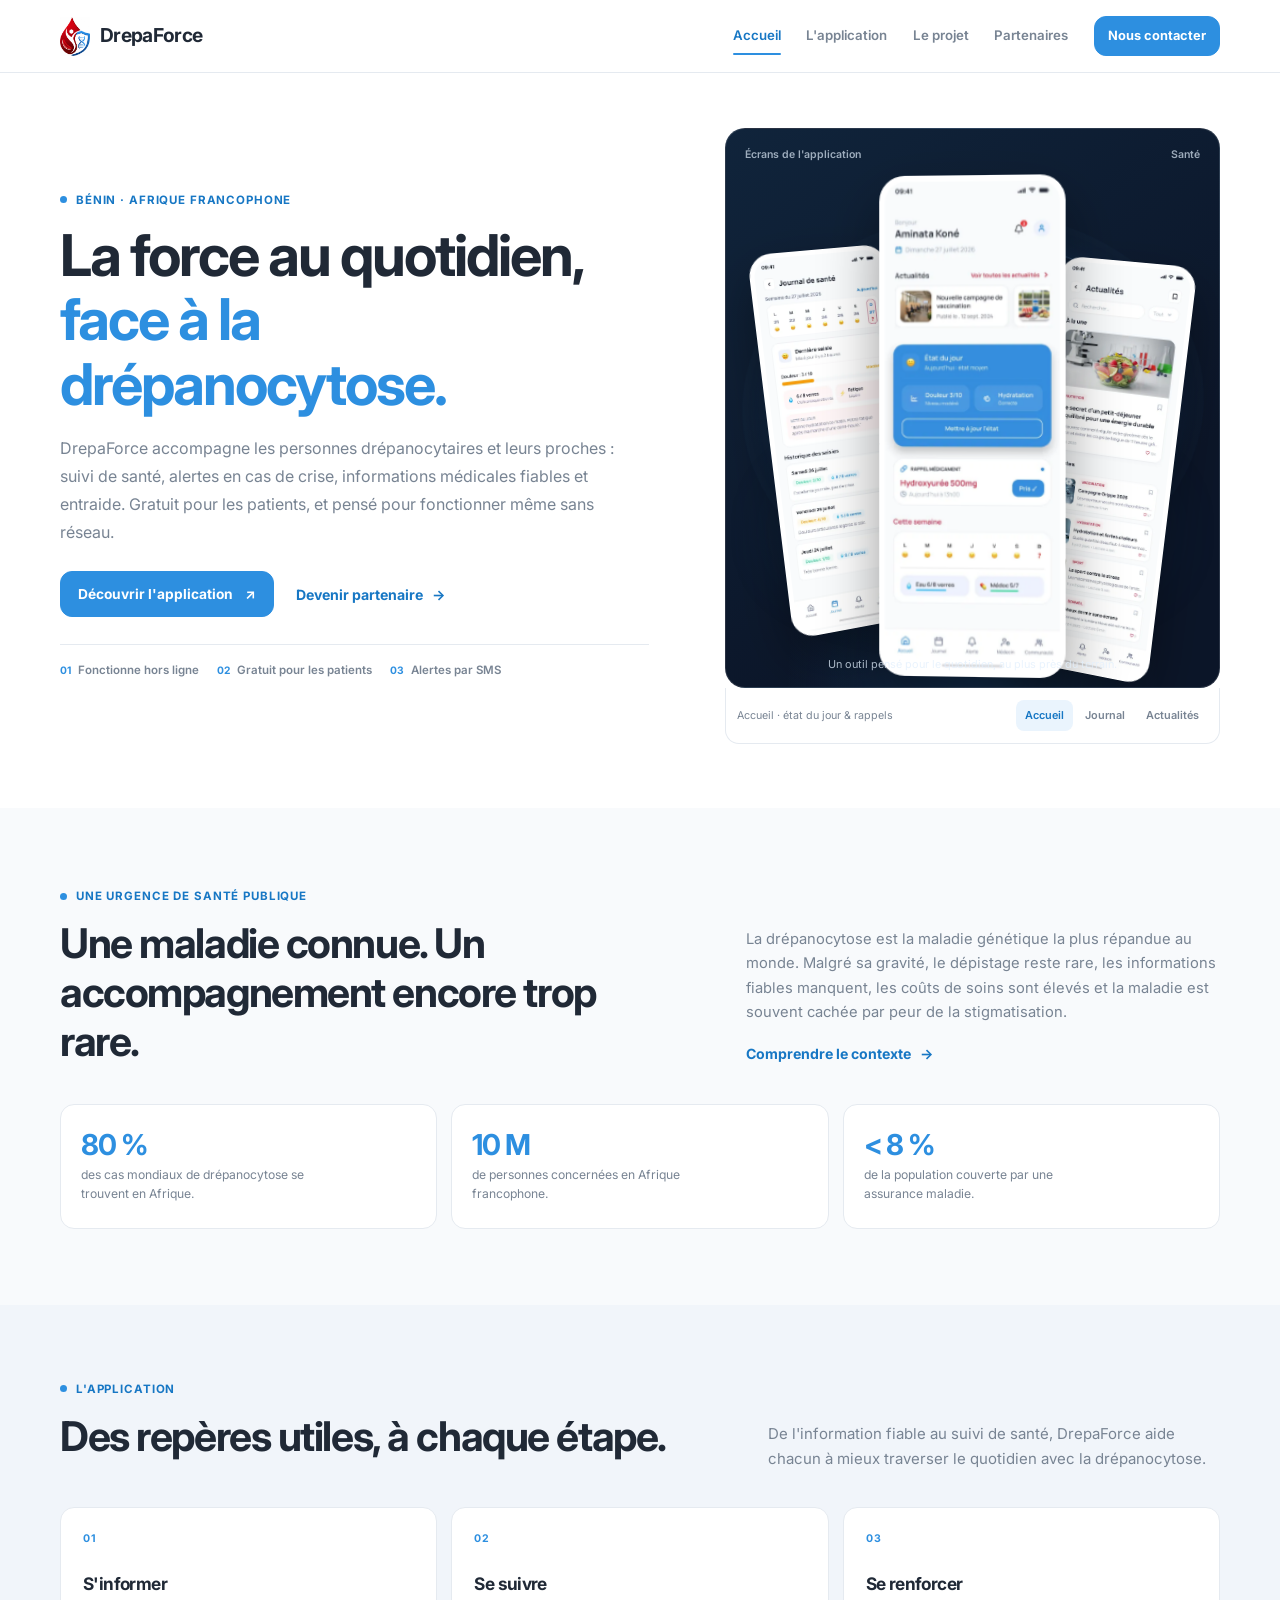
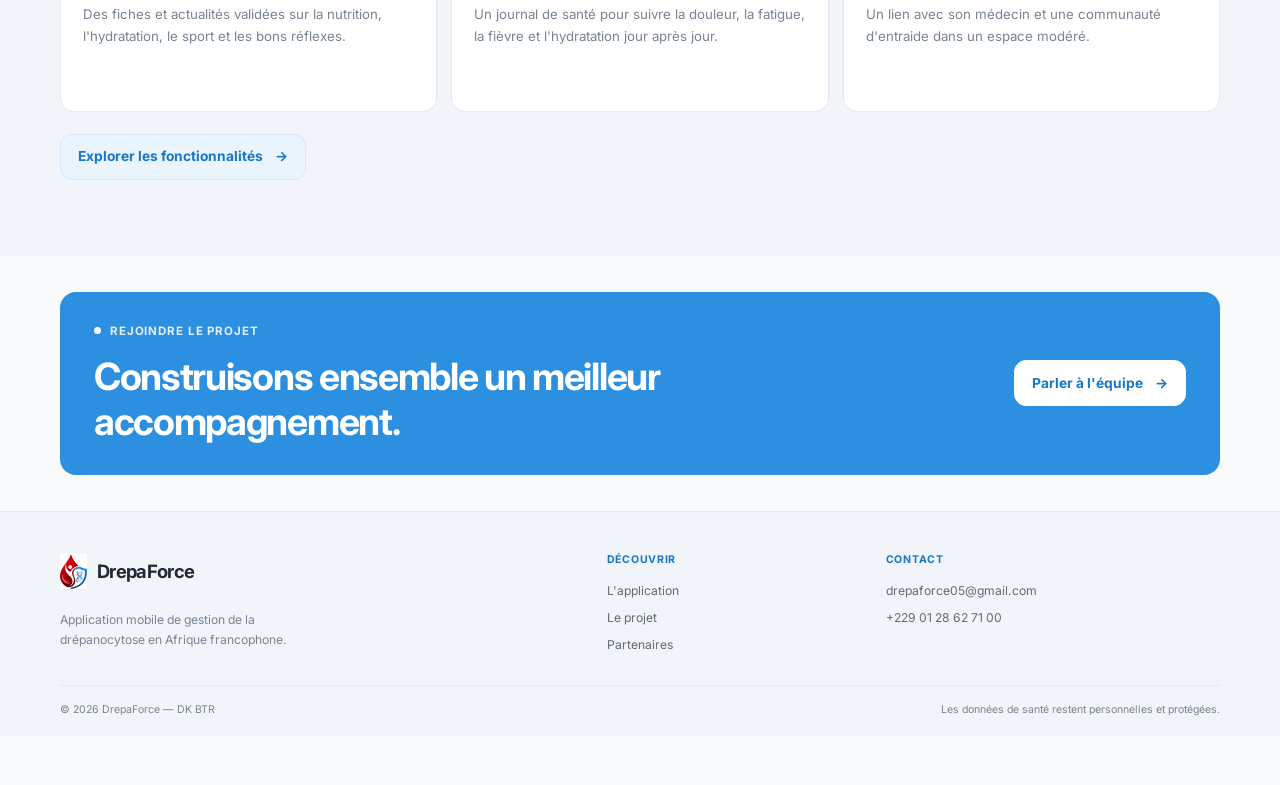
==== index.html @ 8a46d7b5 "first commit" ====
<html xmlns="http://www.w3.org/1999/xhtml" lang="en">

<head>
	<meta http-equiv="Content-Type" content="text/html; charset=utf-8" />
	<meta name="description" content="HTTrack is an easy-to-use website mirror utility. It allows you to download a World Wide website from the Internet to a local directory,building recursively all structures, getting html, images, and other files from the server to your computer. Links are rebuiltrelatively so that you can freely browse to the local site (works with any browser). You can mirror several sites together so that you can jump from one toanother. You can, also, update an existing mirror site, or resume an interrupted download. The robot is fully configurable, with an integrated help" />
	<meta name="keywords" content="httrack, HTTRACK, HTTrack, winhttrack, WINHTTRACK, WinHTTrack, offline browser, web mirror utility, aspirateur web, surf offline, web capture, www mirror utility, browse offline, local  site builder, website mirroring, aspirateur www, internet grabber, capture de site web, internet tool, hors connexion, unix, dos, windows 95, windows 98, solaris, ibm580, AIX 4.0, HTS, HTGet, web aspirator, web aspirateur, libre, GPL, GNU, free software" />
	<title>Local index - HTTrack Website Copier</title>
  <!-- Mirror and index made by HTTrack Website Copier/3.49-2 [XR&CO'2014] -->
	<style type="text/css">
	<!--

body {
	margin: 0;  padding: 0;  margin-bottom: 15px;  margin-top: 8px;
	background: #77b;
}
body, td {
	font: 14px "Trebuchet MS", Verdana, Arial, Helvetica, sans-serif;
	}

#subTitle {
	background: #000;  color: #fff;  padding: 4px;  font-weight: bold; 
	}

#siteNavigation a, #siteNavigation .current {
	font-weight: bold;  color: #448;
	}
#siteNavigation a:link    { text-decoration: none; }
#siteNavigation a:visited { text-decoration: none; }

#siteNavigation .current { background-color: #ccd; }

#siteNavigation a:hover   { text-decoration: none;  background-color: #fff;  color: #000; }
#siteNavigation a:active  { text-decoration: none;  background-color: #ccc; }


a:link    { text-decoration: underline;  color: #00f; }
a:visited { text-decoration: underline;  color: #000; }
a:hover   { text-decoration: underline;  color: #c00; }
a:active  { text-decoration: underline; }

#pageContent {
	clear: both;
	border-bottom: 6px solid #000;
	padding: 10px;  padding-top: 20px;
	line-height: 1.65em;
	background-image: url(backblue.gif);
	background-repeat: no-repeat;
	background-position: top right;
	}

#pageContent, #siteNavigation {
	background-color: #ccd;
	}


.imgLeft  { float: left;   margin-right: 10px;  margin-bottom: 10px; }
.imgRight { float: right;  margin-left: 10px;   margin-bottom: 10px; }

hr { height: 1px;  color: #000;  background-color: #000;  margin-bottom: 15px; }

h1 { margin: 0;  font-weight: bold;  font-size: 2em; }
h2 { margin: 0;  font-weight: bold;  font-size: 1.6em; }
h3 { margin: 0;  font-weight: bold;  font-size: 1.3em; }
h4 { margin: 0;  font-weight: bold;  font-size: 1.18em; }

.blak { background-color: #000; }
.hide { display: none; }
.tableWidth { min-width: 400px; }

.tblRegular       { border-collapse: collapse; }
.tblRegular td    { padding: 6px;  background-image: url(fade.gif);  border: 2px solid #99c; }
.tblHeaderColor, .tblHeaderColor td { background: #99c; }
.tblNoBorder td   { border: 0; }


// -->
</style>

</head>

<table width="76%" border="0" align="center" cellspacing="0" cellpadding="3" class="tableWidth">
	<tr>
	<td id="subTitle">HTTrack Website Copier - Open Source offline browser</td>
	</tr>
</table>
<table width="76%" border="0" align="center" cellspacing="0" cellpadding="0" class="tableWidth">
<tr class="blak">
<td>
	<table width="100%" border="0" align="center" cellspacing="1" cellpadding="0">
	<tr>
	<td colspan="6"> 
		<table width="100%" border="0" align="center" cellspacing="0" cellpadding="10">
		<tr> 
		<td id="pageContent"> 
<!-- ==================== End prologue ==================== -->

	<meta name="generator" content="HTTrack Website Copier/3.x">
	<TITLE>Local index - HTTrack</TITLE>
</HEAD>
<BODY>
<H1 ALIGN=Center>Index of locally available sites:</H1>
	<TABLE BORDER="0" WIDTH="100%" CELLSPACING="1" CELLPADDING="0">
		<TR>
			<TD BACKGROUND="fade.gif">
				&middot;
					<A HREF="drepaforce.netlify.app/index.html">
						DrepaForce — S'informer, se suivre, se renforcer face à la drépanocytose
					</A>		
			</TD>
		</TR>
	</TABLE>
	<BR>
	<BR>
	<BR>
  	<H6 ALIGN="RIGHT">
	<I>Mirror and index made by HTTrack Website Copier [XR&amp;CO'2008]</I>
	</H6>
	<!-- Mirror and index made by HTTrack Website Copier/3.49-2 [XR&CO'2014] -->
	<!-- Thanks for using HTTrack Website Copier! -->
	<meta HTTP-EQUIV="Refresh" CONTENT="0; URL=drepaforce.netlify.app/index.html">


<!-- ==================== Start epilogue ==================== -->
		</td>
		</tr>
		</table>
	</td>
	</tr>
	</table>
</td>
</tr>
</table>

<table width="76%" border="0" align="center" valign="bottom" cellspacing="0" cellpadding="0">
	<tr>
	<td id="footer"><small>&copy; 2008 Xavier Roche & other contributors - Web Design: Leto Kauler.</small></td>
	</tr>
</table>

</body>

</html>
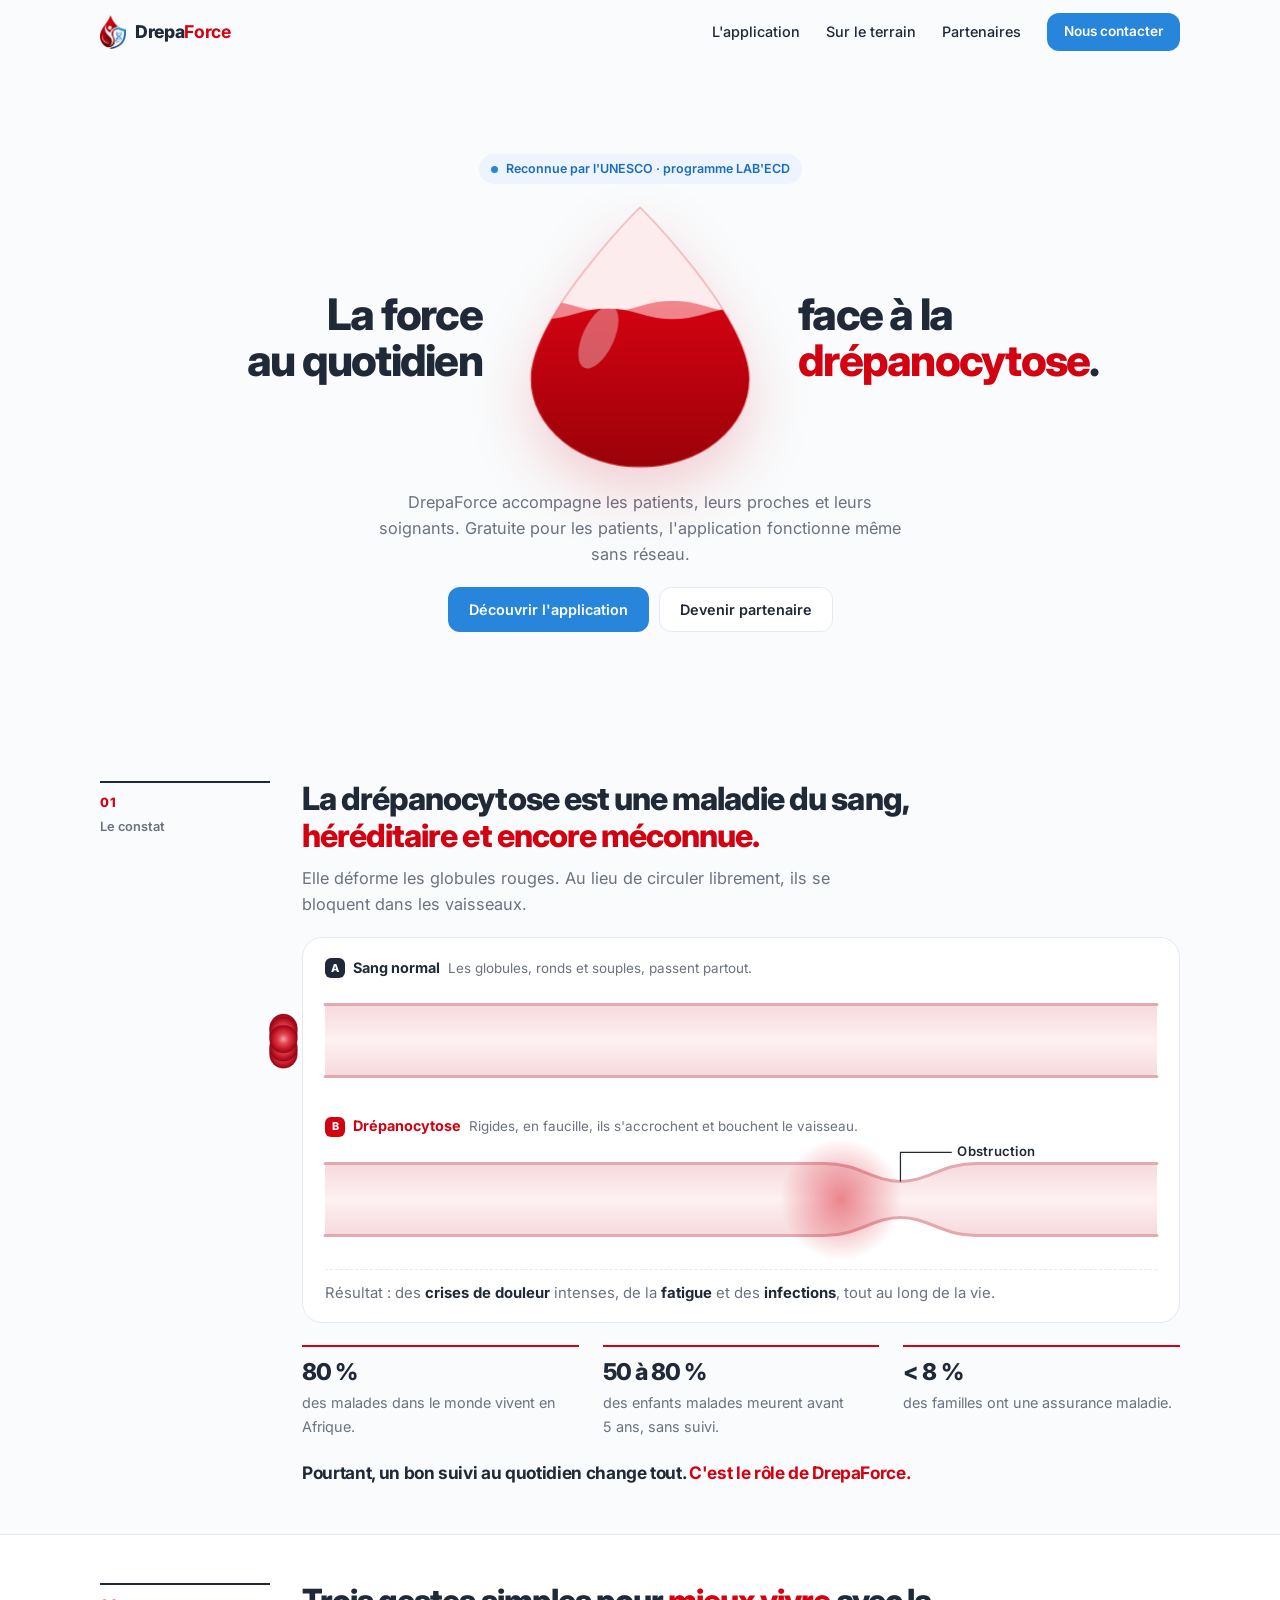
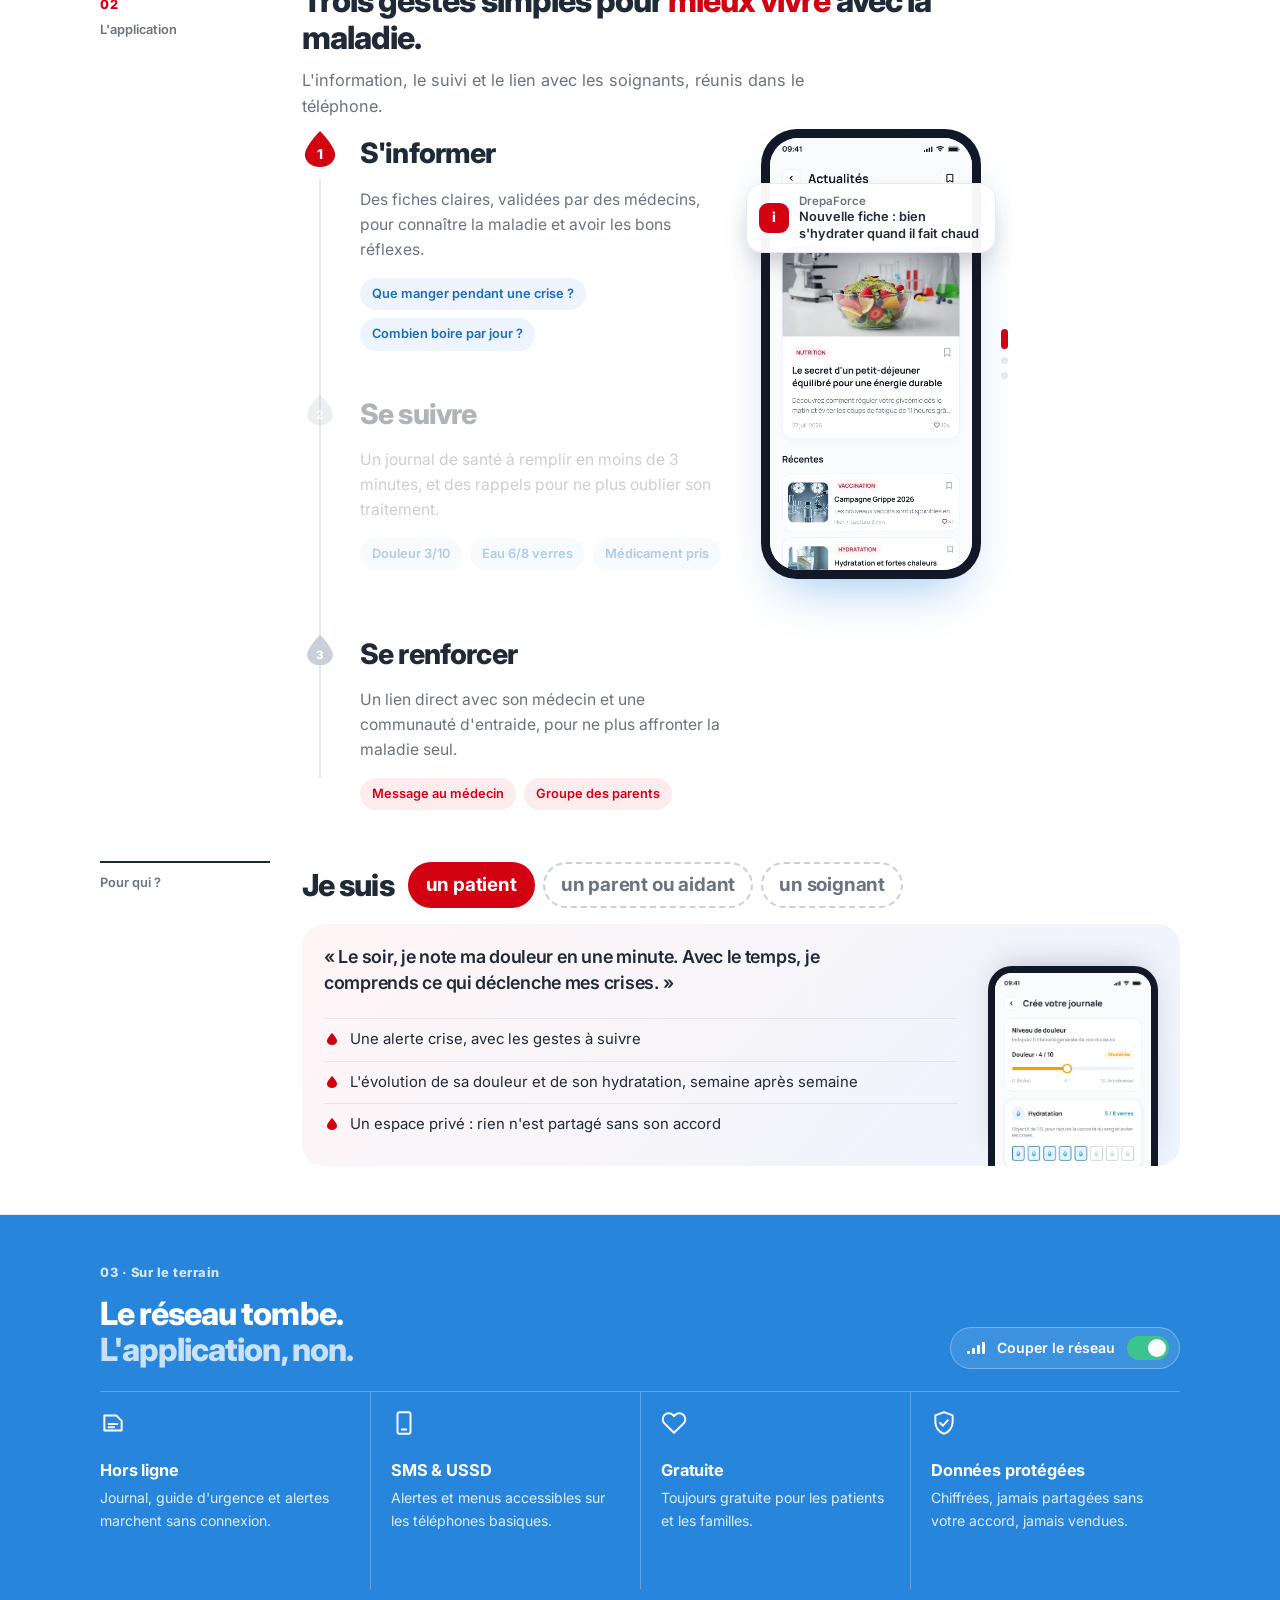
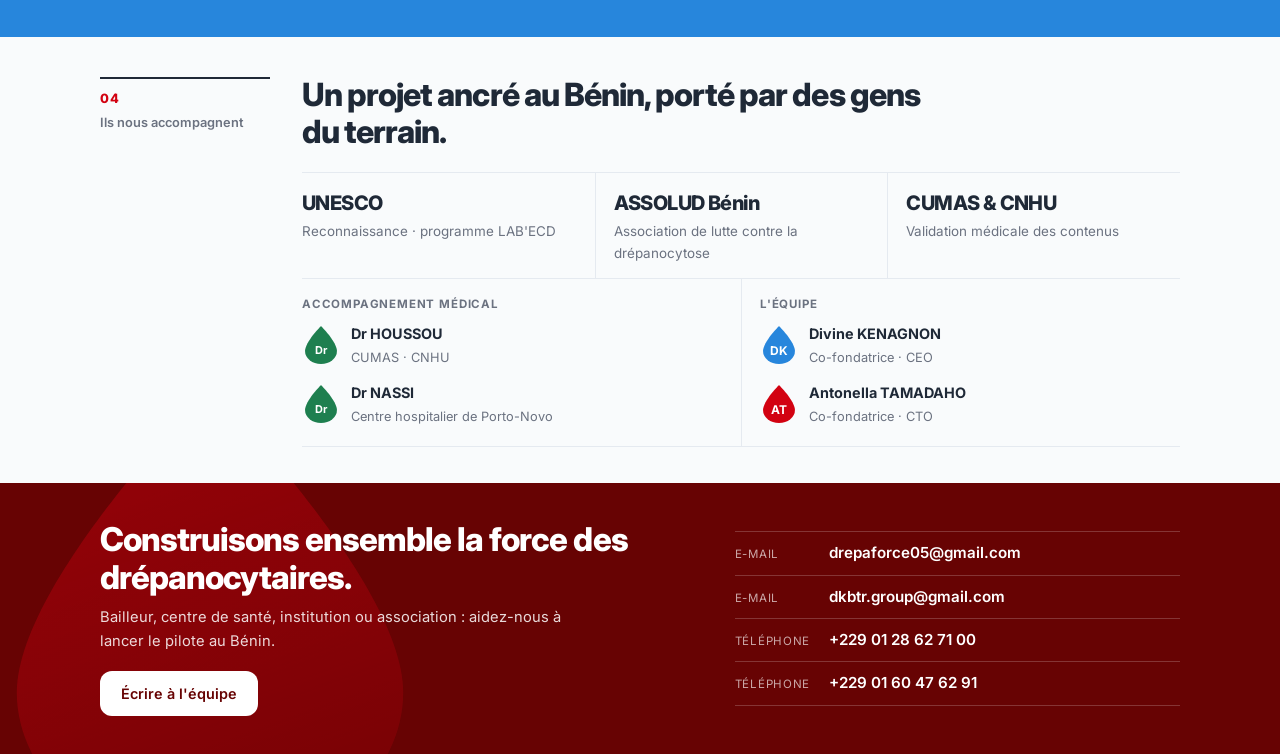
==== commit 2c81e598: "Remplace l'ancien contenu par la nouvelle page vitrine DrepaForce Nouvelle page unique (index.html, " ====
--- a/index.html
+++ b/index.html
@@ -1,144 +1,373 @@
-<html xmlns="http://www.w3.org/1999/xhtml" lang="en">
-
+<!doctype html>
+<html lang="fr">
 <head>
-	<meta http-equiv="Content-Type" content="text/html; charset=utf-8" />
-	<meta name="description" content="HTTrack is an easy-to-use website mirror utility. It allows you to download a World Wide website from the Internet to a local directory,building recursively all structures, getting html, images, and other files from the server to your computer. Links are rebuiltrelatively so that you can freely browse to the local site (works with any browser). You can mirror several sites together so that you can jump from one toanother. You can, also, update an existing mirror site, or resume an interrupted download. The robot is fully configurable, with an integrated help" />
-	<meta name="keywords" content="httrack, HTTRACK, HTTrack, winhttrack, WINHTTRACK, WinHTTrack, offline browser, web mirror utility, aspirateur web, surf offline, web capture, www mirror utility, browse offline, local  site builder, website mirroring, aspirateur www, internet grabber, capture de site web, internet tool, hors connexion, unix, dos, windows 95, windows 98, solaris, ibm580, AIX 4.0, HTS, HTGet, web aspirator, web aspirateur, libre, GPL, GNU, free software" />
-	<title>Local index - HTTrack Website Copier</title>
-  <!-- Mirror and index made by HTTrack Website Copier/3.49-2 [XR&CO'2014] -->
-	<style type="text/css">
-	<!--
-
-body {
-	margin: 0;  padding: 0;  margin-bottom: 15px;  margin-top: 8px;
-	background: #77b;
-}
-body, td {
-	font: 14px "Trebuchet MS", Verdana, Arial, Helvetica, sans-serif;
-	}
-
-#subTitle {
-	background: #000;  color: #fff;  padding: 4px;  font-weight: bold; 
-	}
-
-#siteNavigation a, #siteNavigation .current {
-	font-weight: bold;  color: #448;
-	}
-#siteNavigation a:link    { text-decoration: none; }
-#siteNavigation a:visited { text-decoration: none; }
-
-#siteNavigation .current { background-color: #ccd; }
-
-#siteNavigation a:hover   { text-decoration: none;  background-color: #fff;  color: #000; }
-#siteNavigation a:active  { text-decoration: none;  background-color: #ccc; }
-
-
-a:link    { text-decoration: underline;  color: #00f; }
-a:visited { text-decoration: underline;  color: #000; }
-a:hover   { text-decoration: underline;  color: #c00; }
-a:active  { text-decoration: underline; }
-
-#pageContent {
-	clear: both;
-	border-bottom: 6px solid #000;
-	padding: 10px;  padding-top: 20px;
-	line-height: 1.65em;
-	background-image: url(backblue.gif);
-	background-repeat: no-repeat;
-	background-position: top right;
-	}
-
-#pageContent, #siteNavigation {
-	background-color: #ccd;
-	}
-
-
-.imgLeft  { float: left;   margin-right: 10px;  margin-bottom: 10px; }
-.imgRight { float: right;  margin-left: 10px;   margin-bottom: 10px; }
-
-hr { height: 1px;  color: #000;  background-color: #000;  margin-bottom: 15px; }
-
-h1 { margin: 0;  font-weight: bold;  font-size: 2em; }
-h2 { margin: 0;  font-weight: bold;  font-size: 1.6em; }
-h3 { margin: 0;  font-weight: bold;  font-size: 1.3em; }
-h4 { margin: 0;  font-weight: bold;  font-size: 1.18em; }
-
-.blak { background-color: #000; }
-.hide { display: none; }
-.tableWidth { min-width: 400px; }
-
-.tblRegular       { border-collapse: collapse; }
-.tblRegular td    { padding: 6px;  background-image: url(fade.gif);  border: 2px solid #99c; }
-.tblHeaderColor, .tblHeaderColor td { background: #99c; }
-.tblNoBorder td   { border: 0; }
-
-
-// -->
-</style>
-
+  <meta charset="utf-8">
+  <meta name="viewport" content="width=device-width, initial-scale=1">
+  <title>DrepaForce — La force au quotidien face à la drépanocytose</title>
+  <meta name="description" content="DrepaForce accompagne les personnes vivant avec la drépanocytose, leurs proches et leurs soignants. Gratuit pour les patients et pensé pour fonctionner sans réseau.">
+  <meta property="og:title" content="DrepaForce — La force au quotidien">
+  <meta property="og:description" content="L'application qui accompagne les personnes drépanocytaires, leurs proches et leurs soignants.">
+  <meta property="og:image" content="assets/logo.png">
+  <meta name="theme-color" content="#2786DC">
+  <link rel="icon" href="assets/logo.png">
+  <link rel="preconnect" href="https://fonts.googleapis.com">
+  <link rel="preconnect" href="https://fonts.gstatic.com" crossorigin>
+  <link href="https://fonts.googleapis.com/css2?family=Inter:wght@400;500;600;700;800;900&display=swap" rel="stylesheet">
+  <link rel="stylesheet" href="css/style.css">
+  <script>document.documentElement.classList.add("js")</script>
 </head>
-
-<table width="76%" border="0" align="center" cellspacing="0" cellpadding="3" class="tableWidth">
-	<tr>
-	<td id="subTitle">HTTrack Website Copier - Open Source offline browser</td>
-	</tr>
-</table>
-<table width="76%" border="0" align="center" cellspacing="0" cellpadding="0" class="tableWidth">
-<tr class="blak">
-<td>
-	<table width="100%" border="0" align="center" cellspacing="1" cellpadding="0">
-	<tr>
-	<td colspan="6"> 
-		<table width="100%" border="0" align="center" cellspacing="0" cellpadding="10">
-		<tr> 
-		<td id="pageContent"> 
-<!-- ==================== End prologue ==================== -->
-
-	<meta name="generator" content="HTTrack Website Copier/3.x">
-	<TITLE>Local index - HTTrack</TITLE>
-</HEAD>
-<BODY>
-<H1 ALIGN=Center>Index of locally available sites:</H1>
-	<TABLE BORDER="0" WIDTH="100%" CELLSPACING="1" CELLPADDING="0">
-		<TR>
-			<TD BACKGROUND="fade.gif">
-				&middot;
-					<A HREF="drepaforce.netlify.app/index.html">
-						DrepaForce — S'informer, se suivre, se renforcer face à la drépanocytose
-					</A>		
-			</TD>
-		</TR>
-	</TABLE>
-	<BR>
-	<BR>
-	<BR>
-  	<H6 ALIGN="RIGHT">
-	<I>Mirror and index made by HTTrack Website Copier [XR&amp;CO'2008]</I>
-	</H6>
-	<!-- Mirror and index made by HTTrack Website Copier/3.49-2 [XR&CO'2014] -->
-	<!-- Thanks for using HTTrack Website Copier! -->
-	<meta HTTP-EQUIV="Refresh" CONTENT="0; URL=drepaforce.netlify.app/index.html">
-
-
-<!-- ==================== Start epilogue ==================== -->
-		</td>
-		</tr>
-		</table>
-	</td>
-	</tr>
-	</table>
-</td>
-</tr>
-</table>
-
-<table width="76%" border="0" align="center" valign="bottom" cellspacing="0" cellpadding="0">
-	<tr>
-	<td id="footer"><small>&copy; 2008 Xavier Roche & other contributors - Web Design: Leto Kauler.</small></td>
-	</tr>
-</table>
-
+<body>
+
+<header class="top">
+  <div class="wrap top-in">
+    <a class="brand" href="#" aria-label="DrepaForce, accueil">
+      <img src="assets/logo.png" alt="" width="30" height="39">
+      <span>Drepa<b>Force</b></span>
+    </a>
+    <nav class="nav" id="nav" aria-label="Navigation principale">
+      <a href="#application">L'application</a>
+      <a href="#terrain">Sur le terrain</a>
+      <a href="#partenaires">Partenaires</a>
+      <a class="btn btn-blue btn-sm" href="#contact">Nous contacter</a>
+    </nav>
+    <button class="menu-btn" type="button" aria-expanded="false" aria-controls="nav" aria-label="Ouvrir le menu"><span></span><span></span></button>
+  </div>
+</header>
+<div class="cursor-glow" aria-hidden="true"></div>
+
+<main>
+
+  <!-- 1 · Accueil : la goutte qui se remplit -->
+  <section class="hero">
+    <div class="wrap hero-in">
+      <p class="badge"><span class="badge-dot" aria-hidden="true"></span>Reconnue par l'UNESCO · programme LAB'ECD</p>
+      <div class="stage">
+        <h1><span class="h-left">La force<br>au quotidien</span> <span class="h-right">face à la<br><span class="red">drépanocytose</span>.</span></h1>
+      <div class="hero-visual">
+        <svg class="liquid" viewBox="0 0 100 104" role="button" tabindex="0" aria-label="Ajouter une goutte de force">
+          <defs>
+            <clipPath id="drop-clip"><path d="M50 2C50 2 8 44 8 68a42 34 0 0 0 84 0C92 44 50 2 50 2Z"/></clipPath>
+            <linearGradient id="wave-a" x1="0" y1="0" x2="0" y2="1">
+              <stop offset="0" stop-color="#E8323D"/><stop offset="1" stop-color="#D20211"/>
+            </linearGradient>
+            <linearGradient id="wave-b" x1="0" y1="0" x2="0" y2="1">
+              <stop offset="0" stop-color="#D20211"/><stop offset="1" stop-color="#670303"/>
+            </linearGradient>
+          </defs>
+          <g clip-path="url(#drop-clip)">
+            <rect width="100" height="104" fill="#FDECEE"/>
+            <g class="level">
+              <path class="wave wave-back" fill="url(#wave-a)" d="M0 0Q12.5 -4 25 0T50 0T75 0T100 0T125 0T150 0T175 0T200 0V120H0Z"/>
+              <path class="wave wave-front" fill="url(#wave-b)" d="M0 3Q12.5 7 25 3T50 3T75 3T100 3T125 3T150 3T175 3T200 3V120H0Z"/>
+            </g>
+            <ellipse class="gloss" cx="34" cy="52" rx="6" ry="13" transform="rotate(25 34 52)" fill="#fff"/>
+            <circle class="bubble b1" cx="40" cy="98" r="1.2" fill="#fff"/>
+            <circle class="bubble b2" cx="58" cy="98" r=".9" fill="#fff"/>
+            <circle class="bubble b3" cx="66" cy="98" r="1.5" fill="#fff"/>
+            <g class="ripples"></g>
+          </g>
+          <g class="droplets"></g>
+          <path d="M50 2C50 2 8 44 8 68a42 34 0 0 0 84 0C92 44 50 2 50 2Z" fill="none" stroke="#D20211" stroke-opacity=".25" stroke-width=".6"/>
+        </svg>
+      </div>
+      </div>
+      <p class="lead">DrepaForce accompagne les patients, leurs proches et leurs soignants. Gratuite pour les patients, l'application fonctionne même sans réseau.</p>
+      <div class="actions">
+        <a class="btn btn-blue" href="#application">Découvrir l'application</a>
+        <a class="btn btn-line" href="#contact">Devenir partenaire</a>
+      </div>
+    </div>
+  </section>
+
+  <!-- 2 · Le constat : comprendre la maladie en un coup d'œil -->
+  <section class="section" id="constat">
+    <div class="wrap split">
+      <div class="split-label"><span class="num-label">01</span>Le constat</div>
+      <div>
+        <h2>La drépanocytose est une maladie du sang, <span class="red">héréditaire et encore méconnue.</span></h2>
+        <p class="intro">Elle déforme les globules rouges. Au lieu de circuler librement, ils se bloquent dans les vaisseaux.</p>
+
+        <div class="vessels reveal">
+          <!-- Formes partagées : globule sain (disque biconcave) et globule en faucille -->
+          <svg width="0" height="0" class="vx-defs" aria-hidden="true">
+            <defs>
+              <radialGradient id="rbc-g" cx="50%" cy="50%" r="50%">
+                <stop offset="0" stop-color="#F3A0A6"/>
+                <stop offset=".38" stop-color="#E2414E"/>
+                <stop offset=".78" stop-color="#C11223"/>
+                <stop offset="1" stop-color="#8E0A17"/>
+              </radialGradient>
+              <linearGradient id="sickle-g" x1="0" y1="0" x2="1" y2="1">
+                <stop offset="0" stop-color="#C9182A"/>
+                <stop offset="1" stop-color="#6E0712"/>
+              </linearGradient>
+              <linearGradient id="plasma-g" x1="0" y1="0" x2="0" y2="1">
+                <stop offset="0" stop-color="#F7D9DC"/>
+                <stop offset=".5" stop-color="#FDF1F2"/>
+                <stop offset="1" stop-color="#F7D9DC"/>
+              </linearGradient>
+              <radialGradient id="pain-g" cx="50%" cy="50%" r="50%">
+                <stop offset="0" stop-color="#D20211" stop-opacity=".45"/>
+                <stop offset="1" stop-color="#D20211" stop-opacity="0"/>
+              </radialGradient>
+              <g id="rbc"><circle r="10" fill="url(#rbc-g)"/><circle r="10" fill="none" stroke="#7E0814" stroke-opacity=".25" stroke-width=".8"/></g>
+              <path id="sickle" d="M-15 5C-12-7 2-12 15-6 5-6-5-3-11 8Z" fill="url(#sickle-g)" stroke="#5A0510" stroke-opacity=".3" stroke-width=".7"/>
+            </defs>
+          </svg>
+
+          <figure class="vx">
+            <figcaption><span class="vx-tag">A</span><b>Sang normal</b> Les globules, ronds et souples, passent partout.</figcaption>
+            <svg class="vx-svg" viewBox="0 0 600 80" role="img" aria-label="Des globules rouges ronds circulent librement dans un vaisseau">
+              <path class="vx-plasma" d="M0 14H600V66H0Z" fill="url(#plasma-g)"/>
+              <path class="vx-wall" d="M0 14H600M0 66H600"/>
+              <g class="cells">
+                <g class="c" style="--d:0;--y:31"><g class="tumble"><use href="#rbc"/></g></g>
+                <g class="c" style="--d:1;--y:47"><g class="tumble"><use href="#rbc"/></g></g>
+                <g class="c" style="--d:2;--y:37"><g class="tumble"><use href="#rbc"/></g></g>
+                <g class="c" style="--d:3;--y:50"><g class="tumble"><use href="#rbc"/></g></g>
+                <g class="c" style="--d:4;--y:33"><g class="tumble"><use href="#rbc"/></g></g>
+                <g class="c" style="--d:5;--y:45"><g class="tumble"><use href="#rbc"/></g></g>
+                <g class="c" style="--d:6;--y:39"><g class="tumble"><use href="#rbc"/></g></g>
+              </g>
+            </svg>
+          </figure>
+
+          <figure class="vx vx-sick">
+            <figcaption><span class="vx-tag vx-tag-red">B</span><b class="red">Drépanocytose</b> Rigides, en faucille, ils s'accrochent et bouchent le vaisseau.</figcaption>
+            <svg class="vx-svg" viewBox="0 0 600 80" role="img" aria-label="Des globules en forme de faucille s'accumulent devant un rétrécissement et bloquent le vaisseau">
+              <path class="vx-plasma" d="M0 14H360C385 14 395 27 415 27S445 14 470 14H600V66H470C445 66 435 53 415 53S385 66 360 66H0Z" fill="url(#plasma-g)"/>
+              <path class="vx-wall" d="M0 14H360C385 14 395 27 415 27S445 14 470 14H600M0 66H360C385 66 395 53 415 53S445 66 470 66H600"/>
+              <circle class="pain" cx="372" cy="40" r="44" fill="url(#pain-g)"/>
+              <g class="cells">
+                <g class="s" style="--d:0;--x:362;--y:37;--r:-20"><use href="#sickle"/></g>
+                <g class="s" style="--d:1;--x:340;--y:48;--r:25"><use href="#sickle"/></g>
+                <g class="s" style="--d:2;--x:322;--y:31;--r:-35"><use href="#sickle"/></g>
+                <g class="s" style="--d:3;--x:303;--y:44;--r:10"><use href="#sickle"/></g>
+                <g class="s" style="--d:4;--x:284;--y:34;--r:40"><use href="#sickle"/></g>
+                <g class="s" style="--d:5;--x:266;--y:49;--r:-15"><use href="#sickle"/></g>
+              </g>
+              <g class="vx-note">
+                <path d="M415 27V6H452"/>
+                <text x="456" y="9">Obstruction</text>
+              </g>
+            </svg>
+          </figure>
+
+          <p class="vessel-effect">Résultat&nbsp;: des <b>crises de douleur</b> intenses, de la <b>fatigue</b> et des <b>infections</b>, tout au long de la vie.</p>
+        </div>
+
+        <ul class="facts">
+          <li class="reveal"><b>80&nbsp;%</b><span>des malades dans le monde vivent en Afrique.</span></li>
+          <li class="reveal"><b>50 à 80&nbsp;%</b><span>des enfants malades meurent avant 5&nbsp;ans, sans suivi.</span></li>
+          <li class="reveal"><b>&lt;&nbsp;8&nbsp;%</b><span>des familles ont une assurance maladie.</span></li>
+        </ul>
+
+        <p class="punch reveal">Pourtant, un bon suivi au quotidien change tout. <span class="red">C'est le rôle de DrepaForce.</span></p>
+      </div>
+    </div>
+  </section>
+
+  <!-- 3 · L'application : téléphone collant au défilement -->
+  <section class="section section-white" id="application">
+    <div class="wrap split">
+      <div class="split-label"><span class="num-label">02</span>L'application</div>
+      <div>
+        <h2>Trois gestes simples pour <span class="red">mieux vivre</span> avec la maladie.</h2>
+        <p class="intro">L'information, le suivi et le lien avec les soignants, réunis dans le téléphone.</p>
+      </div>
+    </div>
+    <div class="wrap story">
+      <div class="story-steps">
+        <span class="story-line" aria-hidden="true"><span></span></span>
+        <article class="story-step is-active" tabindex="0" data-screen="assets/phone-news.webp" data-notif="Nouvelle fiche : bien s'hydrater quand il fait chaud" data-icon="i">
+          <span class="step-num">1</span>
+          <h3>S'informer</h3>
+          <p>Des fiches claires, validées par des médecins, pour connaître la maladie et avoir les bons réflexes.</p>
+          <ul class="chips"><li>Que manger pendant une crise&nbsp;?</li><li>Combien boire par jour&nbsp;?</li></ul>
+          <img class="step-shot" src="assets/phone-news.webp" alt="Écran Actualités de l'application" loading="lazy" width="402" height="1276">
+        </article>
+        <article class="story-step" tabindex="0" data-screen="assets/phone-journal.webp" data-notif="Rappel : Hydroxyurée 500 mg à 13h00" data-icon="✓">
+          <span class="step-num">2</span>
+          <h3>Se suivre</h3>
+          <p>Un journal de santé à remplir en moins de 3 minutes, et des rappels pour ne plus oublier son traitement.</p>
+          <ul class="chips"><li>Douleur 3/10</li><li>Eau 6/8 verres</li><li>Médicament pris</li></ul>
+          <img class="step-shot" src="assets/phone-journal.webp" alt="Écran Journal de santé" loading="lazy" width="402" height="1155">
+        </article>
+        <article class="story-step" tabindex="0" data-screen="assets/phone-doctor.webp" data-notif="Votre médecin vous a répondu" data-icon="✉">
+          <span class="step-num">3</span>
+          <h3>Se renforcer</h3>
+          <p>Un lien direct avec son médecin et une communauté d'entraide, pour ne plus affronter la maladie seul.</p>
+          <ul class="chips"><li>Message au médecin</li><li>Groupe des parents</li></ul>
+          <img class="step-shot" src="assets/phone-doctor.webp" alt="Écran de messagerie avec le médecin" loading="lazy" width="402" height="883">
+        </article>
+      </div>
+      <div class="story-phone" aria-hidden="true">
+        <div class="phone-wrap">
+          <div class="notif"><span class="notif-icon">i</span><span class="notif-body"><b>DrepaForce</b><span class="notif-text">Nouvelle fiche : bien s'hydrater quand il fait chaud</span></span></div>
+          <div class="phone">
+            <div class="screen"><img class="story-img" src="assets/phone-news.webp" alt="" width="402" height="1276"></div>
+          </div>
+        </div>
+        <ol class="story-dots"><li class="on"></li><li></li><li></li></ol>
+      </div>
+    </div>
+
+    <div class="wrap profiles">
+      <p class="profiles-title">Pour qui&nbsp;?</p>
+      <div class="who">
+        <p class="who-q">Je suis
+          <span class="who-tabs" role="tablist" aria-label="Choisir un profil">
+            <button role="tab" id="who-t1" aria-controls="who-p1" aria-selected="true">un patient</button>
+            <button role="tab" id="who-t2" aria-controls="who-p2" aria-selected="false" tabindex="-1">un parent ou aidant</button>
+            <button role="tab" id="who-t3" aria-controls="who-p3" aria-selected="false" tabindex="-1">un soignant</button>
+          </span>
+        </p>
+
+        <div class="who-panel" role="tabpanel" id="who-p1" aria-labelledby="who-t1">
+          <div class="who-text">
+            <blockquote>« Le soir, je note ma douleur en une minute. Avec le temps, je comprends ce qui déclenche mes crises. »</blockquote>
+            <ul class="who-list">
+              <li>Une alerte crise, avec les gestes à suivre</li>
+              <li>L'évolution de sa douleur et de son hydratation, semaine après semaine</li>
+              <li>Un espace privé&nbsp;: rien n'est partagé sans son accord</li>
+            </ul>
+          </div>
+          <img class="who-shot" src="assets/phone-entry.webp" alt="Écran de saisie du journal de santé" loading="lazy" width="402" height="1707">
+        </div>
+
+        <div class="who-panel" role="tabpanel" id="who-p2" aria-labelledby="who-t2" hidden>
+          <div class="who-text">
+            <blockquote>« Quand l'état de mon enfant se dégrade, je suis prévenu tout de suite et je sais quoi faire. »</blockquote>
+            <ul class="who-list">
+              <li>Un guide d'urgence illustré, disponible hors ligne</li>
+              <li>Des repères sur le dépistage et le conseil génétique avant mariage ou grossesse</li>
+              <li>Des fiches pour démêler le vrai du faux sur la maladie</li>
+            </ul>
+          </div>
+          <img class="who-shot" src="assets/phone-home.webp" alt="Écran d'accueil avec l'état du jour" loading="lazy" width="402" height="1120">
+        </div>
+
+        <div class="who-panel" role="tabpanel" id="who-p3" aria-labelledby="who-t3" hidden>
+          <div class="who-text">
+            <blockquote>« Entre deux consultations, je vois comment vont mes patients et je repère les alertes à temps. »</blockquote>
+            <ul class="who-list">
+              <li>Les protocoles nationaux de prise en charge, à portée de main</li>
+              <li>Des échanges avec ses patients, par messages et commentaires</li>
+              <li>Un outil qui allège le travail au lieu de l'alourdir</li>
+            </ul>
+          </div>
+          <img class="who-shot" src="assets/phone-trends.webp" alt="Écran des tendances de santé" loading="lazy" width="402" height="1493">
+        </div>
+      </div>
+    </div>
+  </section>
+
+  <!-- 4 · Sur le terrain : interrupteur réseau -->
+  <section class="band" id="terrain" data-online="true">
+    <div class="wrap">
+      <div class="band-head">
+        <div>
+          <p class="num-label num-light">03 · Sur le terrain</p>
+          <h2>Le réseau tombe.<br><span class="band-swap">L'application, non.</span></h2>
+        </div>
+        <button class="net" type="button" role="switch" aria-checked="true">
+          <span class="net-bars" aria-hidden="true"><i></i><i></i><i></i><i></i></span>
+          <span class="net-text">Couper le réseau</span>
+          <span class="net-switch" aria-hidden="true"><span></span></span>
+        </button>
+      </div>
+      <div class="assets">
+        <div class="asset">
+          <svg viewBox="0 0 24 24" aria-hidden="true"><path d="M4 19V5h11l5 5v9z"/><path d="M8 13h8M8 16h5"/></svg>
+          <h3>Hors ligne</h3>
+          <p>Journal, guide d'urgence et alertes marchent sans connexion.</p>
+          <span class="ok">✓ Toujours disponible</span>
+        </div>
+        <div class="asset">
+          <svg viewBox="0 0 24 24" aria-hidden="true"><rect x="6" y="2" width="12" height="20" rx="2"/><path d="M10 18h4"/></svg>
+          <h3>SMS &amp; USSD</h3>
+          <p>Alertes et menus accessibles sur les téléphones basiques.</p>
+          <span class="ok">✓ Passe par le réseau GSM</span>
+        </div>
+        <div class="asset">
+          <svg viewBox="0 0 24 24" aria-hidden="true"><path d="M20.8 4.6a5.5 5.5 0 0 0-7.8 0L12 5.7l-1-1.1a5.5 5.5 0 0 0-7.8 7.8L12 21l8.8-8.6a5.5 5.5 0 0 0 0-7.8z"/></svg>
+          <h3>Gratuite</h3>
+          <p>Toujours gratuite pour les patients et les familles.</p>
+          <span class="ok">✓ Sans forfait internet</span>
+        </div>
+        <div class="asset">
+          <svg viewBox="0 0 24 24" aria-hidden="true"><path d="M12 2l8 3v6c0 5-3.5 9.5-8 11-4.5-1.5-8-6-8-11V5z"/><path d="M8.5 12l2.5 2.5 4.5-5"/></svg>
+          <h3>Données protégées</h3>
+          <p>Chiffrées, jamais partagées sans votre accord, jamais vendues.</p>
+          <span class="ok">✓ Synchro au retour du réseau</span>
+        </div>
+      </div>
+    </div>
+  </section>
+
+  <!-- 5 · Partenaires & équipe -->
+  <section class="section" id="partenaires">
+    <div class="wrap split">
+      <div class="split-label"><span class="num-label">04</span>Ils nous accompagnent</div>
+      <div>
+        <h2>Un projet ancré au Bénin, porté par des gens du terrain.</h2>
+        <!-- Logos : déposer les fichiers dans assets/logos/ (unesco.png, assolud.png, cnhu.png).
+             Tant qu'un fichier manque, l'emplacement est masqué. -->
+        <ul class="partners">
+          <li class="reveal">
+            <span class="logo logo-blue"><span class="logo-txt">UNESCO</span><img src="assets/logos/unesco.png" alt="Logo UNESCO" onerror="this.parentNode.remove()"></span>
+            <b>UNESCO</b><span>Reconnaissance · programme LAB'ECD</span>
+          </li>
+          <li class="reveal">
+            <span class="logo logo-red"><span class="logo-txt">ASSOLUD</span><img src="assets/logos/assolud.png" alt="Logo ASSOLUD Bénin" onerror="this.parentNode.remove()"></span>
+            <b>ASSOLUD Bénin</b><span>Association de lutte contre la drépanocytose</span>
+          </li>
+          <li class="reveal">
+            <span class="logo logo-green"><span class="logo-txt">CNHU</span><img src="assets/logos/cnhu.png" alt="Logo CNHU-HKM" onerror="this.parentNode.remove()"></span>
+            <b>CUMAS &amp; CNHU</b><span>Validation médicale des contenus</span>
+          </li>
+        </ul>
+        <div class="crew">
+          <div class="crew-group">
+            <p class="crew-label">Accompagnement médical</p>
+            <div class="people">
+              <div class="person"><span class="avatar avatar-green">Dr</span><div><b>Dr HOUSSOU</b><span>CUMAS · CNHU</span></div></div>
+              <div class="person"><span class="avatar avatar-green">Dr</span><div><b>Dr NASSI</b><span>Centre hospitalier de Porto-Novo</span></div></div>
+            </div>
+          </div>
+          <div class="crew-group">
+            <p class="crew-label">L'équipe</p>
+            <div class="people">
+              <div class="person"><span class="avatar">DK</span><div><b>Divine KENAGNON</b><span>Co-fondatrice · CEO</span></div></div>
+              <div class="person"><span class="avatar avatar-red">AT</span><div><b>Antonella TAMADAHO</b><span>Co-fondatrice · CTO</span></div></div>
+            </div>
+          </div>
+        </div>
+      </div>
+    </div>
+  </section>
+
+  <!-- 6 · Contact -->
+  <section class="cta" id="contact">
+    <div class="wrap cta-in">
+      <div class="cta-drop" aria-hidden="true"></div>
+      <div class="cta-text">
+        <h2>Construisons ensemble la force des drépanocytaires.</h2>
+        <p>Bailleur, centre de santé, institution ou association : aidez-nous à lancer le pilote au Bénin.</p>
+        <a class="btn btn-white" href="mailto:drepaforce05@gmail.com?subject=DrepaForce%20%E2%80%94%20prise%20de%20contact">Écrire à l'équipe</a>
+      </div>
+      <ul class="contacts">
+        <li><span>E-mail</span><a href="mailto:drepaforce05@gmail.com">drepaforce05@gmail.com</a></li>
+        <li><span>E-mail</span><a href="mailto:dkbtr.group@gmail.com">dkbtr.group@gmail.com</a></li>
+        <li><span>Téléphone</span><a href="tel:+2290128627100">+229 01 28 62 71 00</a></li>
+        <li><span>Téléphone</span><a href="tel:+2290160476291">+229 01 60 47 62 91</a></li>
+      </ul>
+    </div>
+  </section>
+
+</main>
+
+
+<script src="js/main.js" defer></script>
 </body>
-
 </html>
-
-
--- a/css/style.css
+++ b/css/style.css
@@ -0,0 +1,349 @@
+/* DrepaForce — charte : rouge du logo, bleu de l'application, fond clair, Inter */
+:root {
+  --red: #D20211;
+  --red-dark: #670303;
+  --blue: #2786DC;
+  --blue-dark: #1A6DBB;
+  --blue-pale: #EDF4FE;
+  --navy: #0E2A47;
+  --bg: #F9FBFC;
+  --white: #FFFFFF;
+  --ink: #1F2937;
+  --muted: #6B7280;
+  --line: #E5EAF0;
+  --wrap: 1080px;
+  --drop: url("data:image/svg+xml,%3Csvg xmlns='http://www.w3.org/2000/svg' viewBox='0 0 100 100'%3E%3Cpath d='M50 0C50 0 8 42 8 66a42 34 0 0 0 84 0C92 42 50 0 50 0Z'/%3E%3C/svg%3E");
+}
+
+*, *::before, *::after { box-sizing: border-box; }
+html { scroll-behavior: smooth; scroll-padding-top: 72px; }
+body { margin: 0; background: var(--bg); color: var(--ink); font-family: "Inter", "Segoe UI", system-ui, sans-serif; font-size: 15px; line-height: 1.6; -webkit-font-smoothing: antialiased; overflow-x: hidden; }
+img { display: block; max-width: 100%; height: auto; }
+a { color: inherit; text-decoration: none; }
+h1, h2, h3, p, ul, ol { margin: 0; }
+ul, ol { padding: 0; list-style: none; }
+button { font: inherit; color: inherit; }
+:focus-visible { outline: 3px solid var(--blue); outline-offset: 3px; border-radius: 6px; }
+
+.wrap { width: min(var(--wrap), 100% - 40px); margin-inline: auto; }
+.red { color: var(--red); }
+
+/* Boutons */
+.btn { display: inline-flex; align-items: center; justify-content: center; min-height: 44px; padding: 10px 20px; border-radius: 12px; font-weight: 600; font-size: .9rem; border: 1.5px solid transparent; transition: background .2s, color .2s, transform .2s, border-color .2s; }
+.btn:hover { transform: translateY(-2px); }
+.btn-blue { background: var(--blue); color: #fff; }
+.btn-blue:hover { background: var(--blue-dark); }
+.btn-line { border-color: var(--line); background: var(--white); color: var(--ink); }
+.btn-line:hover { border-color: var(--blue); color: var(--blue); }
+.btn-white { background: #fff; color: var(--red-dark); }
+.btn-sm { min-height: 38px; padding: 7px 16px; font-size: .85rem; }
+
+/* En-tête */
+.top { position: sticky; top: 0; z-index: 30; background: rgba(249, 251, 252, .88); backdrop-filter: blur(10px); -webkit-backdrop-filter: blur(10px); border-bottom: 1px solid transparent; transition: border-color .2s; }
+.top.scrolled { border-color: var(--line); }
+.top-in { display: flex; align-items: center; justify-content: space-between; height: 64px; }
+.brand { display: inline-flex; align-items: center; gap: 9px; font-size: 1.1rem; font-weight: 800; letter-spacing: -.02em; }
+.brand img { mix-blend-mode: multiply; width: 26px; height: auto; }
+.brand b { color: var(--red); }
+.nav { display: flex; align-items: center; gap: 26px; font-weight: 500; font-size: .9rem; }
+.nav a:not(.btn):hover { color: var(--blue); }
+.menu-btn { display: none; }
+
+/* ---------- Accueil : goutte qui se remplit ---------- */
+.hero { position: relative; isolation: isolate; padding: 28px 0 40px; overflow: hidden; --mx: 50%; --my: 48%; }
+/* Effet curseur sur tout le site (souris uniquement) */
+.cursor-glow { position: fixed; inset: 0; z-index: 25; pointer-events: none; opacity: 0; transition: opacity .4s; --mx: -999px; --my: -999px; --dot: rgba(210, 2, 17, .32); --halo: rgba(39, 134, 220, .08); }
+.cursor-glow.on { opacity: 1; }
+.cursor-glow::before { content: ""; position: absolute; inset: 0; background-image: radial-gradient(circle, var(--dot) 1.1px, transparent 1.6px); background-size: 24px 24px; -webkit-mask-image: radial-gradient(260px circle at var(--mx) var(--my), #000 0%, rgba(0,0,0,.25) 45%, transparent 75%); mask-image: radial-gradient(260px circle at var(--mx) var(--my), #000 0%, rgba(0,0,0,.25) 45%, transparent 75%); }
+.cursor-glow::after { content: ""; position: absolute; width: 480px; height: 480px; left: var(--mx); top: var(--my); transform: translate(-50%, -50%); border-radius: 50%; background: radial-gradient(circle, var(--halo), transparent 65%); }
+.cursor-glow.dark { --dot: rgba(255, 255, 255, .38); --halo: rgba(255, 255, 255, .07); }
+@media (hover: none) { .cursor-glow { display: none; } }
+/* Sur écran tactile, l'accueil garde un motif fixe autour de la goutte */
+@media (hover: hover) { .hero::before, .hero::after { display: none; } }
+.hero::before { content: ""; position: absolute; inset: 0; z-index: -1; pointer-events: none; background-image: radial-gradient(circle, rgba(210, 2, 17, .32) 1.1px, transparent 1.6px); background-size: 24px 24px; -webkit-mask-image: radial-gradient(300px circle at var(--mx) var(--my), #000 0%, rgba(0,0,0,.25) 45%, transparent 75%); mask-image: radial-gradient(300px circle at var(--mx) var(--my), #000 0%, rgba(0,0,0,.25) 45%, transparent 75%); }
+.hero::after { content: ""; position: absolute; z-index: -1; pointer-events: none; width: 520px; height: 520px; left: var(--mx); top: var(--my); transform: translate(-50%, -50%); border-radius: 50%; background: radial-gradient(circle, rgba(39, 134, 220, .08), transparent 65%); }
+.hero-in { display: flex; flex-direction: column; align-items: center; text-align: center; min-height: min(calc(100svh - 120px), 600px); justify-content: center; }
+.badge { display: inline-flex; align-items: center; gap: 8px; padding: 5px 12px; border-radius: 999px; background: var(--blue-pale); color: var(--blue-dark); font-size: .78rem; font-weight: 600; }
+.badge-dot { width: 7px; height: 7px; border-radius: 50%; background: var(--blue); }
+h1 { display: contents; font-size: clamp(1.8rem, 3.4vw, 2.9rem); line-height: 1.06; letter-spacing: -.04em; font-weight: 800; }
+.stage { display: grid; grid-template-columns: 1fr minmax(200px, 260px) 1fr; align-items: center; gap: 28px; width: 100%; margin: 18px 0 16px; font-size: clamp(1.7rem, 3.2vw, 2.7rem); line-height: 1.06; letter-spacing: -.04em; font-weight: 800; }
+.h-left { grid-column: 1; grid-row: 1; text-align: right; }
+.h-right { grid-column: 3; grid-row: 1; text-align: left; }
+.stage .hero-visual { grid-column: 2; grid-row: 1; }
+.lead { max-width: 33rem; font-size: 1.02rem; color: var(--muted); }
+.actions { display: flex; flex-wrap: wrap; justify-content: center; gap: 10px; margin-top: 20px; }
+
+.hero-visual { display: flex; flex-direction: column; align-items: center; }
+.liquid { width: 100%; overflow: visible; filter: drop-shadow(0 24px 30px rgba(210, 2, 17, .18)); transform: rotate(var(--tilt, 0deg)) translate(var(--tx, 0px), var(--ty, 0px)); transition: transform .8s cubic-bezier(.2, .7, .2, 1); cursor: pointer; }
+.level { transform: translateY(104px); }
+.liquid:focus, .liquid:focus-visible { outline: none; }
+.liquid:focus-visible path[stroke] { stroke-opacity: 1; stroke-width: 1.2; }
+.wave-back { animation: wave 7s linear infinite; opacity: .55; }
+.wave-front { animation: wave 4.5s linear infinite reverse; }
+@keyframes wave { from { transform: translateX(0); } to { transform: translateX(-100px); } }
+.gloss { opacity: .35; }
+.bubble { opacity: 0; animation: rise 5s ease-in infinite; }
+.b2 { animation-delay: 1.6s; animation-duration: 6s; }
+.b3 { animation-delay: 3.1s; animation-duration: 4.5s; }
+@keyframes rise { 0% { transform: translateY(0); opacity: 0; } 15% { opacity: .7; } 80% { opacity: .5; } 100% { transform: translateY(-46px); opacity: 0; } }
+
+/* ---------- Sections ---------- */
+.section { padding: 48px 0; }
+.section-white { background: var(--white); border-block: 1px solid var(--line); }
+.split { display: grid; grid-template-columns: 170px 1fr; gap: 32px; align-items: start; }
+.split-label { display: flex; flex-direction: column; gap: 4px; padding-top: 10px; font-size: .8rem; font-weight: 600; color: var(--muted); border-top: 2px solid var(--ink); }
+.num-label { font-size: .8rem; font-weight: 800; color: var(--red); letter-spacing: .04em; }
+h2 { max-width: 40rem; font-size: clamp(1.45rem, 2.5vw, 2rem); line-height: 1.15; letter-spacing: -.03em; font-weight: 800; }
+h3 { font-size: 1.02rem; font-weight: 700; letter-spacing: -.01em; }
+
+/* Constat : deux vaisseaux sanguins */
+.intro { margin-top: 10px; max-width: 36rem; font-size: 1.02rem; color: var(--muted); }
+.vessels { margin: 20px 0 22px; padding: 18px 22px 16px; border-radius: 20px; background: var(--white); border: 1px solid var(--line); }
+.vx-defs { position: absolute; }
+.vx { margin: 0; }
+.vx + .vx { margin-top: 18px; }
+.vx figcaption { display: flex; flex-wrap: wrap; align-items: baseline; gap: 4px 8px; margin-bottom: 6px; font-size: .84rem; color: var(--muted); }
+.vx figcaption b { color: var(--ink); font-size: .9rem; }
+.vx figcaption b.red { color: var(--red); }
+.vx-tag { display: inline-grid; place-items: center; width: 20px; height: 20px; border-radius: 6px; background: var(--ink); color: #fff; font-size: .68rem; font-weight: 800; transform: translateY(-1px); }
+.vx-tag-red { background: var(--red); }
+.vx-svg { display: block; width: 100%; height: auto; overflow: visible; }
+.vx-wall { fill: none; stroke: #E3A9AF; stroke-width: 2.2; stroke-linecap: round; }
+.vx-note path { fill: none; stroke: var(--ink); stroke-width: .9; }
+.vx-note text { font: 600 9.5px "Inter", sans-serif; fill: var(--ink); letter-spacing: .02em; }
+
+/* globules sains : circulent en se retournant (disques souples) */
+.vx .c { transform: translate(-30px, calc(var(--y) * 1px)); animation: vx-flow 6.3s linear infinite; animation-delay: calc(var(--d) * -.9s); }
+@keyframes vx-flow { from { transform: translate(-30px, calc(var(--y) * 1px)); } to { transform: translate(630px, calc(var(--y) * 1px)); } }
+.vx .tumble { transform-box: fill-box; transform-origin: center; animation: vx-tumble 2.6s ease-in-out infinite alternate; animation-delay: calc(var(--d) * -.37s); }
+@keyframes vx-tumble { from { transform: scaleX(1); } to { transform: scaleX(.42); } }
+
+/* globules en faucille : avancent puis s'entassent devant le rétrécissement */
+.vx .s { opacity: 0; transform: translate(-30px, calc(var(--y) * 1px)) rotate(calc(var(--r) * 1deg)); animation: vx-stuck 7.5s cubic-bezier(.35,.6,.4,1) infinite; animation-delay: calc(var(--d) * -1.25s); }
+@keyframes vx-stuck {
+  0% { opacity: 0; transform: translate(-30px, calc(var(--y) * 1px)) rotate(calc(var(--r) * 1deg)); }
+  6% { opacity: 1; }
+  42%, 90% { opacity: 1; transform: translate(calc(var(--x) * 1px), calc(var(--y) * 1px)) rotate(calc(var(--r) * 1deg)); }
+  100% { opacity: 0; transform: translate(calc(var(--x) * 1px), calc(var(--y) * 1px)) rotate(calc(var(--r) * 1deg)); }
+}
+.vx .pain { transform-box: fill-box; transform-origin: center; animation: vx-pain 2.4s ease-in-out infinite; }
+@keyframes vx-pain { 0%, 100% { opacity: .35; transform: scale(.85); } 50% { opacity: 1; transform: scale(1.05); } }
+.vessel-effect { margin-top: 14px; padding-top: 12px; border-top: 1px dashed var(--line); font-size: .93rem; color: var(--muted); }
+.vessel-effect b { color: var(--ink); }
+
+.facts { display: grid; grid-template-columns: repeat(3, 1fr); gap: 24px; }
+.facts li { padding-top: 12px; border-top: 2px solid var(--red); }
+.facts b { display: block; font-size: 1.45rem; font-weight: 800; letter-spacing: -.04em; line-height: 1.2; margin-bottom: 4px; }
+.facts span { color: var(--muted); font-size: .9rem; }
+.punch { margin-top: 20px; font-size: 1.08rem; font-weight: 700; letter-spacing: -.02em; }
+
+/* Application : téléphone collant */
+.story { display: grid; grid-template-columns: 1fr 1fr; gap: 40px; margin-top: 0; padding-left: 202px; }
+.story-steps { position: relative; }
+.story-line { position: absolute; left: 17px; top: 60px; bottom: 60px; width: 2px; background: var(--line); border-radius: 2px; }
+.story-line span { position: absolute; inset: 0; background: var(--red); transform-origin: top; transform: scaleY(var(--prog, 0)); transition: transform .5s cubic-bezier(.2,.7,.2,1); }
+.story-step { position: relative; min-height: 240px; display: flex; flex-direction: column; justify-content: center; padding-left: 58px; opacity: .35; transition: opacity .4s; cursor: pointer; outline: none; }
+.story-step.is-active { opacity: 1; }
+.story-step:focus-visible h3 { text-decoration: underline; text-underline-offset: 5px; }
+.step-num { position: relative; left: -58px; margin-bottom: -40px; display: grid; place-items: center; width: 36px; height: 44px; padding-top: 11px; background: var(--red); color: #fff; font-weight: 800; font-size: .85rem; -webkit-mask: var(--drop) center / contain no-repeat; mask: var(--drop) center / contain no-repeat; transition: transform .4s cubic-bezier(.3,1.6,.5,1); }
+.story-step:not(.is-active) .step-num { background: #C9D0DA; transform: scale(.85); }
+.story-step h3 { font-size: clamp(1.4rem, 2.2vw, 1.8rem); font-weight: 800; letter-spacing: -.03em; margin-bottom: 10px; }
+.story-step p { color: var(--muted); font-size: .98rem; max-width: 25rem; }
+.chips { display: flex; flex-wrap: wrap; gap: 8px; margin-top: 16px; }
+.chips li { padding: 6px 12px; border-radius: 999px; background: var(--blue-pale); color: var(--blue-dark); font-size: .8rem; font-weight: 600; }
+.story-step:nth-of-type(3) .chips li { background: #FDECEE; color: var(--red); }
+.step-shot { display: none; }
+.phone-wrap { position: relative; }
+.notif { position: absolute; z-index: 2; top: 54px; left: 50%; width: 250px; display: flex; gap: 10px; align-items: center; padding: 10px 12px; border-radius: 16px; background: rgba(255,255,255,.96); box-shadow: 0 14px 30px -10px rgba(31,41,55,.35); border: 1px solid var(--line); transform: translateX(-50%); animation: notif-in .55s cubic-bezier(.3,1.4,.5,1); }
+.notif.again { animation: none; }
+@keyframes notif-in { from { opacity: 0; transform: translate(-50%, -16px) scale(.94); } }
+.notif-icon { flex: 0 0 auto; display: grid; place-items: center; width: 30px; height: 30px; border-radius: 9px; background: var(--red); color: #fff; font-weight: 800; font-size: .85rem; }
+.notif-body { display: flex; flex-direction: column; line-height: 1.3; text-align: left; }
+.notif-body b { font-size: .72rem; color: var(--muted); font-weight: 600; }
+.notif-text { font-size: .8rem; font-weight: 600; color: var(--ink); }
+.phone { position: relative; width: 220px; height: 450px; padding: 9px; border-radius: 36px; background: #111827; }
+.screen { width: 100%; height: 100%; border-radius: 28px; overflow: hidden; background: #fff; }
+.screen img { width: 100%; }
+.story-phone { position: sticky; top: calc(50vh - 225px); height: 450px; display: flex; align-items: center; gap: 20px; align-self: start; margin-top: 10px; }
+.story-phone .phone { box-shadow: 0 26px 50px -20px rgba(39, 134, 220, .45); }
+.story-img { transition: opacity .3s; }
+.story-img.swap { opacity: 0; }
+.story-dots { display: flex; flex-direction: column; gap: 8px; }
+.story-dots li { width: 7px; height: 7px; border-radius: 50%; background: var(--line); transition: background .3s, height .3s; }
+.story-dots li.on { background: var(--red); height: 20px; border-radius: 4px; }
+
+.profiles { display: grid; grid-template-columns: 170px 1fr; gap: 32px; margin-top: 22px; }
+.profiles-title { padding-top: 10px; font-size: .8rem; font-weight: 600; color: var(--muted); border-top: 2px solid var(--ink); }
+/* Pour qui : « Je suis … » */
+.who-q { display: flex; flex-wrap: wrap; align-items: center; gap: 10px 14px; font-size: clamp(1.4rem, 2.4vw, 1.9rem); font-weight: 800; letter-spacing: -.03em; }
+.who-tabs { display: inline-flex; flex-wrap: wrap; gap: 8px; }
+.who-tabs button { padding: 6px 16px; border: 2px dashed #C9D0DA; border-radius: 999px; background: none; font: inherit; font-size: .62em; font-weight: 700; letter-spacing: -.01em; color: var(--muted); cursor: pointer; transition: background .25s, color .25s, border-color .25s; }
+.who-tabs button:hover { border-color: var(--blue); color: var(--blue); }
+.who-tabs button[aria-selected="true"] { border: 2px solid var(--red); background: var(--red); color: #fff; }
+.who-panel { position: relative; display: grid; grid-template-columns: 1fr 170px; gap: 30px; align-items: end; margin-top: 14px; padding: 20px 22px 0; border-radius: 22px; background: linear-gradient(135deg, #FFF5F6, var(--blue-pale)); overflow: hidden; }
+.who-panel[hidden] { display: none; }
+.who-panel:not([hidden]) { animation: who-in .45s cubic-bezier(.2,.7,.2,1); }
+@keyframes who-in { from { opacity: 0; transform: translateY(10px); } }
+.who-text { padding-bottom: 20px; }
+.who-panel blockquote { margin: 0 0 22px; font-size: 1.12rem; font-weight: 600; line-height: 1.45; letter-spacing: -.015em; color: var(--ink); max-width: 34rem; }
+.who-list li { position: relative; padding: 9px 0 9px 26px; border-top: 1px solid rgba(31,41,55,.08); color: var(--ink); font-size: .93rem; }
+.who-list li::before { content: ""; position: absolute; left: 2px; top: 13px; width: 12px; height: 14px; background: var(--red); -webkit-mask: var(--drop) center / contain no-repeat; mask: var(--drop) center / contain no-repeat; }
+.who-shot { width: 170px; height: 200px; object-fit: cover; object-position: top; border: 7px solid #111827; border-bottom: 0; border-radius: 24px 24px 0 0; box-shadow: 0 -10px 30px -12px rgba(31,41,55,.3); }
+
+/* Bandeau terrain + interrupteur */
+.band { padding: 48px 0; background: var(--blue); color: #fff; transition: background .5s; }
+.band[data-online="false"] { background: var(--navy); }
+.band-head { display: flex; flex-wrap: wrap; justify-content: space-between; align-items: flex-end; gap: 24px; }
+.num-light { color: #fff; opacity: .8; margin-bottom: 12px; }
+.band h2 { color: #fff; }
+.band-swap { opacity: .75; }
+.net { display: inline-flex; align-items: center; gap: 12px; padding: 8px 10px 8px 16px; border: 1px solid rgba(255,255,255,.3); border-radius: 999px; background: rgba(255,255,255,.1); cursor: pointer; font-weight: 600; font-size: .88rem; transition: background .2s; }
+.net:hover { background: rgba(255,255,255,.18); }
+.net-bars { display: inline-flex; align-items: flex-end; gap: 2px; height: 12px; }
+.net-bars i { width: 3px; background: #fff; border-radius: 1px; transition: opacity .3s; }
+.net-bars i:nth-child(1) { height: 25%; } .net-bars i:nth-child(2) { height: 50%; } .net-bars i:nth-child(3) { height: 75%; } .net-bars i:nth-child(4) { height: 100%; }
+.band[data-online="false"] .net-bars i:not(:first-child) { opacity: .25; }
+.net-switch { position: relative; width: 42px; height: 24px; border-radius: 999px; background: #3CC48F; transition: background .3s; }
+.net-switch span { position: absolute; top: 3px; left: 21px; width: 18px; height: 18px; border-radius: 50%; background: #fff; transition: left .3s; }
+.band[data-online="false"] .net-switch { background: rgba(255,255,255,.3); }
+.band[data-online="false"] .net-switch span { left: 3px; }
+.assets { display: grid; grid-template-columns: repeat(4, 1fr); margin-top: 22px; border-top: 1px solid rgba(255,255,255,.25); }
+.asset { padding: 18px 18px 18px 0; }
+.asset + .asset { padding-left: 20px; border-left: 1px solid rgba(255,255,255,.25); }
+.asset svg { width: 26px; height: 26px; margin-bottom: 14px; fill: none; stroke: #fff; stroke-width: 1.8; stroke-linecap: round; stroke-linejoin: round; }
+.asset h3 { margin-bottom: 4px; }
+.asset p { color: rgba(255, 255, 255, .85); font-size: .88rem; }
+.ok { display: inline-block; margin-top: 14px; padding: 3px 9px; border-radius: 999px; background: #3CC48F; color: #08321F; font-size: .72rem; font-weight: 700; opacity: 0; transform: translateY(6px); transition: opacity .35s, transform .35s; }
+.band[data-online="false"] .ok { opacity: 1; transform: none; }
+.band[data-online="false"] .asset:nth-child(2) .ok { transition-delay: .08s; }
+.band[data-online="false"] .asset:nth-child(3) .ok { transition-delay: .16s; }
+.band[data-online="false"] .asset:nth-child(4) .ok { transition-delay: .24s; }
+
+/* Partenaires */
+#partenaires { padding: 40px 0 36px; }
+.partners { display: grid; grid-template-columns: repeat(3, 1fr); margin-top: 22px; border-top: 1px solid var(--line); border-bottom: 1px solid var(--line); }
+.partners li { display: flex; flex-direction: column; gap: 2px; padding: 14px 16px 14px 0; transition: background .3s; }
+.partners li + li { padding-left: 18px; border-left: 1px solid var(--line); }
+
+.partners b { font-size: clamp(1.05rem, 1.6vw, 1.25rem); font-weight: 800; letter-spacing: -.03em; transition: color .2s; }
+.partners li:hover b { color: var(--red); }
+.partners li > span:last-child { color: var(--muted); font-size: .84rem; }
+/* Logo (image si présente, sinon badge texte) */
+.logo { position: relative; display: grid; place-items: center; width: 120px; height: 52px; margin-bottom: 10px; border-radius: 12px; background: var(--white); border: 1px solid var(--line); overflow: hidden; }
+.logo img { position: absolute; inset: 6px 10px; width: calc(100% - 20px); height: calc(100% - 12px); object-fit: contain; background: var(--white); }
+.logo-txt { font-size: .8rem; font-weight: 800; letter-spacing: .06em; }
+.logo-blue .logo-txt { color: #0077D4; }
+.logo-red .logo-txt { color: var(--red); }
+.logo-green .logo-txt { color: #1E7F4F; }
+.crew { display: grid; grid-template-columns: 1fr 1fr; margin-top: 0; border-bottom: 1px solid var(--line); }
+.crew-group { padding: 16px 16px 18px 0; }
+.crew-group + .crew-group { padding-left: 18px; border-left: 1px solid var(--line); }
+.crew .people { flex-direction: column; gap: 12px; }
+.crew-label { margin-bottom: 8px; font-size: .72rem; font-weight: 700; text-transform: uppercase; letter-spacing: .07em; color: var(--muted); }
+.crew .people { margin-top: 0; }
+.avatar.avatar-green { background: #1E7F4F; font-size: .68rem; }
+.people { display: flex; flex-wrap: wrap; gap: 14px 30px; margin-top: 18px; }
+.person { display: flex; align-items: center; gap: 11px; }
+.person b { display: block; font-size: .9rem; }
+.person span:not(.avatar) { color: var(--muted); font-size: .8rem; }
+.avatar { display: grid; place-items: center; width: 38px; height: 46px; padding-top: 11px; background: var(--blue); color: #fff; font-weight: 700; font-size: .75rem; flex: 0 0 auto; -webkit-mask: var(--drop) center / contain no-repeat; mask: var(--drop) center / contain no-repeat; }
+.avatar-red { background: var(--red); }
+
+/* Contact */
+.cta { position: relative; padding: 38px 0; background: var(--red-dark); color: #fff; overflow: hidden; }
+.cta-in { position: relative; display: grid; grid-template-columns: 1.3fr 1fr; gap: 56px; align-items: center; }
+.cta-drop { position: absolute; left: -120px; top: 50%; width: 460px; height: 560px; transform: translateY(-50%); background: linear-gradient(160deg, var(--red), rgba(210, 2, 17, .2)); opacity: .5; -webkit-mask: var(--drop) center / contain no-repeat; mask: var(--drop) center / contain no-repeat; pointer-events: none; }
+.cta-text { position: relative; }
+.cta h2 { color: #fff; font-size: clamp(1.5rem, 2.6vw, 2.05rem); margin-bottom: 10px; }
+.cta p { color: rgba(255, 255, 255, .85); max-width: 30rem; margin-bottom: 18px; font-size: .92rem; }
+.contacts { position: relative; }
+.contacts li { display: grid; grid-template-columns: 84px 1fr; gap: 10px; align-items: baseline; padding: 9px 0; border-top: 1px solid rgba(255, 255, 255, .2); }
+.contacts li:last-child { border-bottom: 1px solid rgba(255, 255, 255, .2); }
+.contacts span { font-size: .72rem; text-transform: uppercase; letter-spacing: .06em; opacity: .65; }
+.contacts a { font-weight: 600; font-size: .95rem; overflow-wrap: anywhere; }
+.contacts a:hover { text-decoration: underline; text-underline-offset: 4px; }
+
+
+/* Apparition douce */
+.reveal { transition: opacity .6s ease, transform .6s ease; }
+.js .reveal:not(.in) { opacity: 0; transform: translateY(14px); }
+
+/* ---------- Tablette ---------- */
+@media (max-width: 960px) {
+  .hero-in { min-height: 0; }
+  .stage { grid-template-columns: 1fr; gap: 14px; }
+  .h-left, .h-right, .stage .hero-visual { grid-column: 1; text-align: center; }
+  .h-left { grid-row: 1; } .stage .hero-visual { grid-row: 2; width: 210px; margin: 0 auto; } .h-right { grid-row: 3; }
+  .split, .profiles { grid-template-columns: 1fr; gap: 20px; }
+  .split-label { flex-direction: row; gap: 10px; align-items: baseline; }
+  .story { grid-template-columns: 1fr; padding-left: 0; gap: 0; }
+  .story-phone { display: none; }
+  .story-step { min-height: 0; opacity: 1; padding: 18px 0 18px 52px; cursor: default; }
+  .story-step .step-num { left: -52px; }
+  .story-step:not(.is-active) .step-num { background: var(--red); transform: none; }
+  .story-line { top: 40px; bottom: 40px; }
+  .story-line span { transform: none; }
+  .step-shot { display: block; width: 100%; max-width: 230px; height: 250px; object-fit: cover; object-position: top; margin-top: 16px; border: 7px solid #111827; border-bottom: 0; border-radius: 20px 20px 0 0; }
+  .profiles { margin-top: 24px; }
+  .assets { grid-template-columns: 1fr 1fr; }
+  .asset:nth-child(3) { padding-left: 0; border-left: 0; }
+  .asset:nth-child(n+3) { border-top: 1px solid rgba(255,255,255,.25); }
+  .cta-in { grid-template-columns: 1fr; gap: 36px; }
+}
+
+/* ---------- Mobile ---------- */
+@media (max-width: 760px) {
+  .menu-btn { display: grid; place-content: center; gap: 5px; width: 40px; height: 40px; border: 1px solid var(--line); border-radius: 11px; background: var(--white); cursor: pointer; }
+  .menu-btn span { display: block; width: 16px; height: 2px; background: var(--ink); transition: transform .2s; }
+  .menu-btn[aria-expanded="true"] span:first-child { transform: translateY(3.5px) rotate(45deg); }
+  .menu-btn[aria-expanded="true"] span:last-child { transform: translateY(-3.5px) rotate(-45deg); }
+  .nav { display: none; position: absolute; top: 64px; left: 0; right: 0; flex-direction: column; align-items: stretch; gap: 0; padding: 6px 20px 18px; background: var(--white); border-bottom: 1px solid var(--line); box-shadow: 0 20px 30px -20px rgba(0, 0, 0, .2); }
+  .nav.open { display: flex; }
+  .nav a:not(.btn) { padding: 13px 0; border-bottom: 1px solid var(--line); }
+  .nav .btn { margin-top: 12px; }
+  .section, .band, .cta { padding: 38px 0; }
+  .hero { padding: 16px 0 34px; }
+  .stage .hero-visual { width: 170px; }
+  .vessels { padding: 20px 16px 18px; }
+  .vx { overflow: hidden; }
+  .vx-svg { width: 150%; margin-left: -40%; }
+  .facts { grid-template-columns: 1fr; gap: 0; }
+  .who-panel { grid-template-columns: 1fr; padding: 22px 20px 0; gap: 0; }
+  .who-shot { justify-self: center; width: 170px; height: 190px; }
+  .who-text { padding-bottom: 22px; }
+  .who-tabs button { font-size: .7em; }
+  .facts li { padding: 14px 0; border-top: 0; border-bottom: 1px solid var(--line); }
+  .facts li:first-child { border-top: 2px solid var(--red); }
+  .assets { grid-template-columns: 1fr; }
+  .asset, .asset + .asset, .asset:nth-child(3) { padding: 20px 0; border-left: 0; }
+  .asset + .asset { border-top: 1px solid rgba(255,255,255,.25); }
+  .net { width: 100%; justify-content: space-between; }
+  .contacts li { grid-template-columns: 1fr; gap: 2px; }
+  .crew { grid-template-columns: 1fr; border-bottom: 0; }
+  .crew-group, .crew-group + .crew-group { padding: 14px 0; border-left: 0; border-bottom: 1px solid var(--line); }
+  .partners { grid-template-columns: 1fr; border-bottom: 0; }
+  .partners li, .partners li + li { padding: 12px 0; border-left: 0; border-bottom: 1px solid var(--line); }
+}
+
+/* ---------- Ordinateurs à écran peu haut : le téléphone collant rétrécit ---------- */
+@media (min-width: 961px) and (max-height: 700px) {
+  .story-phone { height: 380px; top: calc(50vh - 190px); }
+  .story-phone .phone { width: 186px; height: 380px; border-radius: 30px; }
+  .story-phone .screen { border-radius: 23px; }
+  .notif { top: 36px; width: 220px; }
+}
+
+/* ---------- Grands écrans : tout s'agrandit proportionnellement ---------- */
+@media (min-width: 1600px) { html { zoom: 1.1; } }
+@media (min-width: 1800px) { html { zoom: 1.24; } }
+@media (min-width: 2100px) { html { zoom: 1.42; } }
+@media (min-width: 2500px) { html { zoom: 1.7; } }
+@media (min-width: 3200px) { html { zoom: 2.2; } }
+
+@media (prefers-reduced-motion: reduce) {
+  *, *::before, *::after { animation: none !important; transition: none !important; scroll-behavior: auto !important; }
+  .level { transform: translateY(40px); }
+  .vx .c { transform: translate(calc(var(--d) * 86px + 20px), calc(var(--y) * 1px)); }
+  .vx .s { opacity: 1; transform: translate(calc(var(--x) * 1px), calc(var(--y) * 1px)) rotate(calc(var(--r) * 1deg)); }
+  .js .reveal:not(.in) { opacity: 1; transform: none; }
+}
